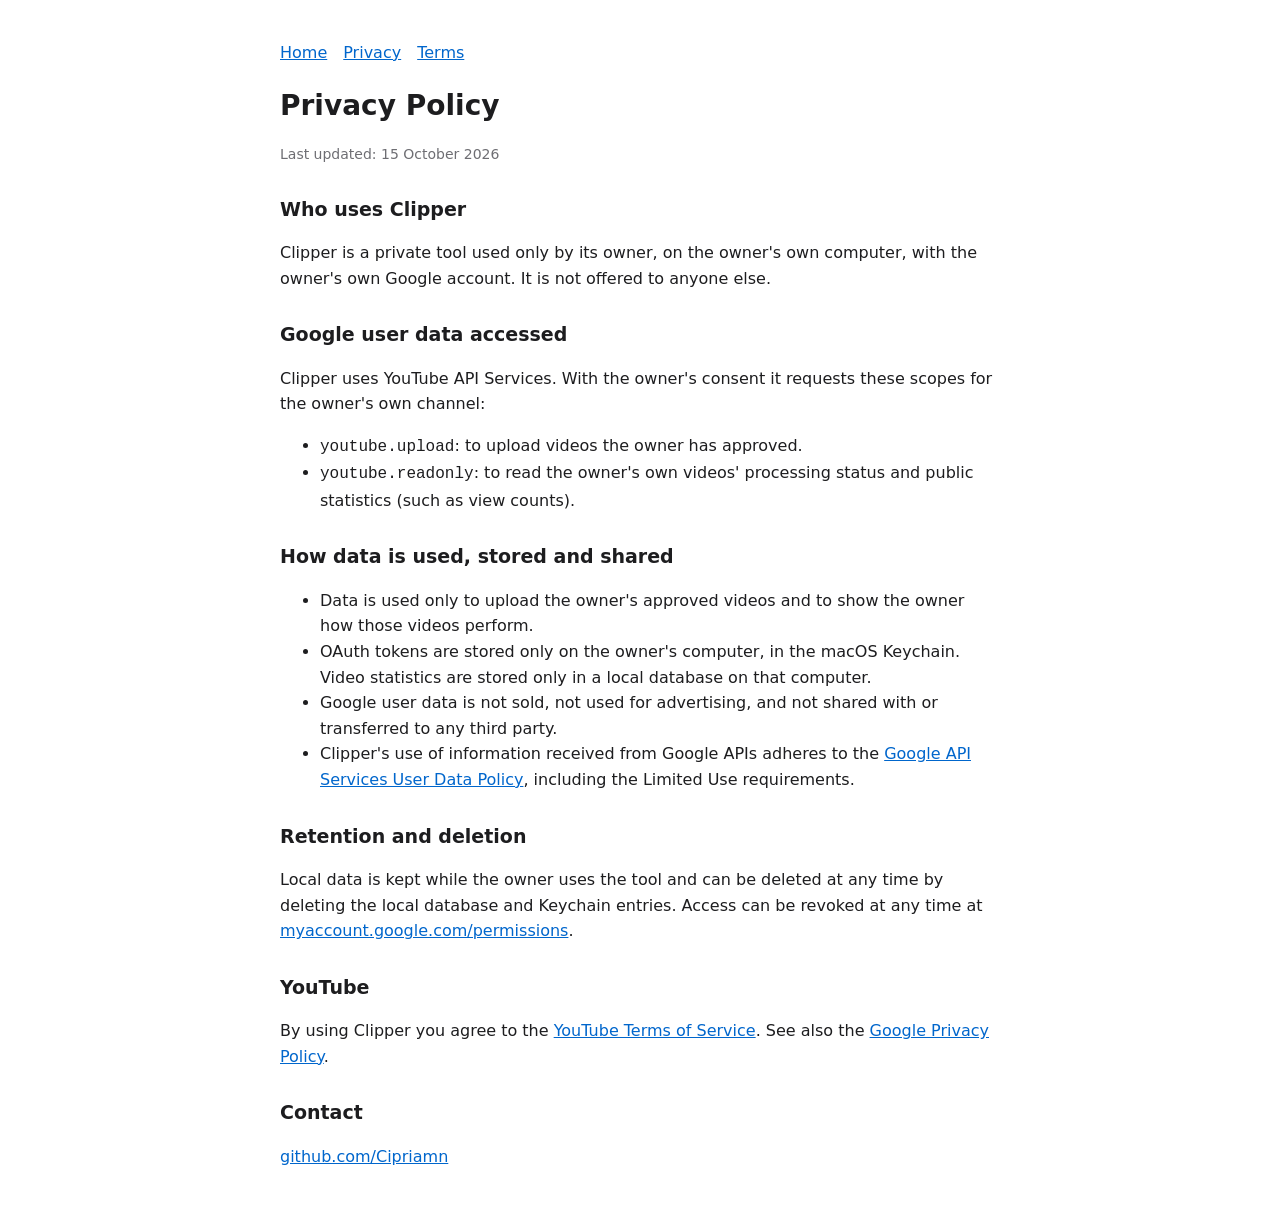
==== docs/privacy.html @ e25976d7 "Move pages to docs/ for GitHub Pages Co-Authored-By: Claude Opus 5.5 <noreply@anthropic.com>" ====
<!doctype html>
<html lang="en"><head><meta charset="utf-8"><meta name="viewport" content="width=device-width,initial-scale=1">
<title>Clipper Privacy Policy</title><link rel="stylesheet" href="style.css"></head>
<body>
<nav><a href="index.html">Home</a><a href="privacy.html">Privacy</a><a href="terms.html">Terms</a></nav>
<h1>Privacy Policy</h1>
<p class="muted">Last updated: 15 October 2026</p>

<h2>Who uses Clipper</h2>
<p>Clipper is a private tool used only by its owner, on the owner's own computer, with the owner's own Google account. It is not offered to anyone else.</p>

<h2>Google user data accessed</h2>
<p>Clipper uses YouTube API Services. With the owner's consent it requests these scopes for the owner's own channel:</p>
<ul>
<li><code>youtube.upload</code>: to upload videos the owner has approved.</li>
<li><code>youtube.readonly</code>: to read the owner's own videos' processing status and public statistics (such as view counts).</li>
</ul>

<h2>How data is used, stored and shared</h2>
<ul>
<li>Data is used only to upload the owner's approved videos and to show the owner how those videos perform.</li>
<li>OAuth tokens are stored only on the owner's computer, in the macOS Keychain. Video statistics are stored only in a local database on that computer.</li>
<li>Google user data is not sold, not used for advertising, and not shared with or transferred to any third party.</li>
<li>Clipper's use of information received from Google APIs adheres to the <a href="https://developers.google.com/terms/api-services-user-data-policy">Google API Services User Data Policy</a>, including the Limited Use requirements.</li>
</ul>

<h2>Retention and deletion</h2>
<p>Local data is kept while the owner uses the tool and can be deleted at any time by deleting the local database and Keychain entries. Access can be revoked at any time at <a href="https://myaccount.google.com/permissions">myaccount.google.com/permissions</a>.</p>

<h2>YouTube</h2>
<p>By using Clipper you agree to the <a href="https://www.youtube.com/t/terms">YouTube Terms of Service</a>. See also the <a href="https://policies.google.com/privacy">Google Privacy Policy</a>.</p>

<h2>Contact</h2>
<p><a href="https://github.com/Cipriamn">github.com/Cipriamn</a></p>
</body></html>
---- docs/style.css ----
body{max-width:720px;margin:40px auto;padding:0 16px;font:16px/1.6 -apple-system,system-ui,sans-serif;color:#1d1d1f;background:#fff}
h1{font-size:28px;margin-bottom:4px}h2{font-size:19px;margin-top:28px}
.muted{color:#6e6e73;font-size:14px}a{color:#0066cc}
nav a{margin-right:16px}
@media (prefers-color-scheme:dark){body{color:#f5f5f7;background:#111}.muted{color:#a1a1a6}a{color:#4da3ff}}
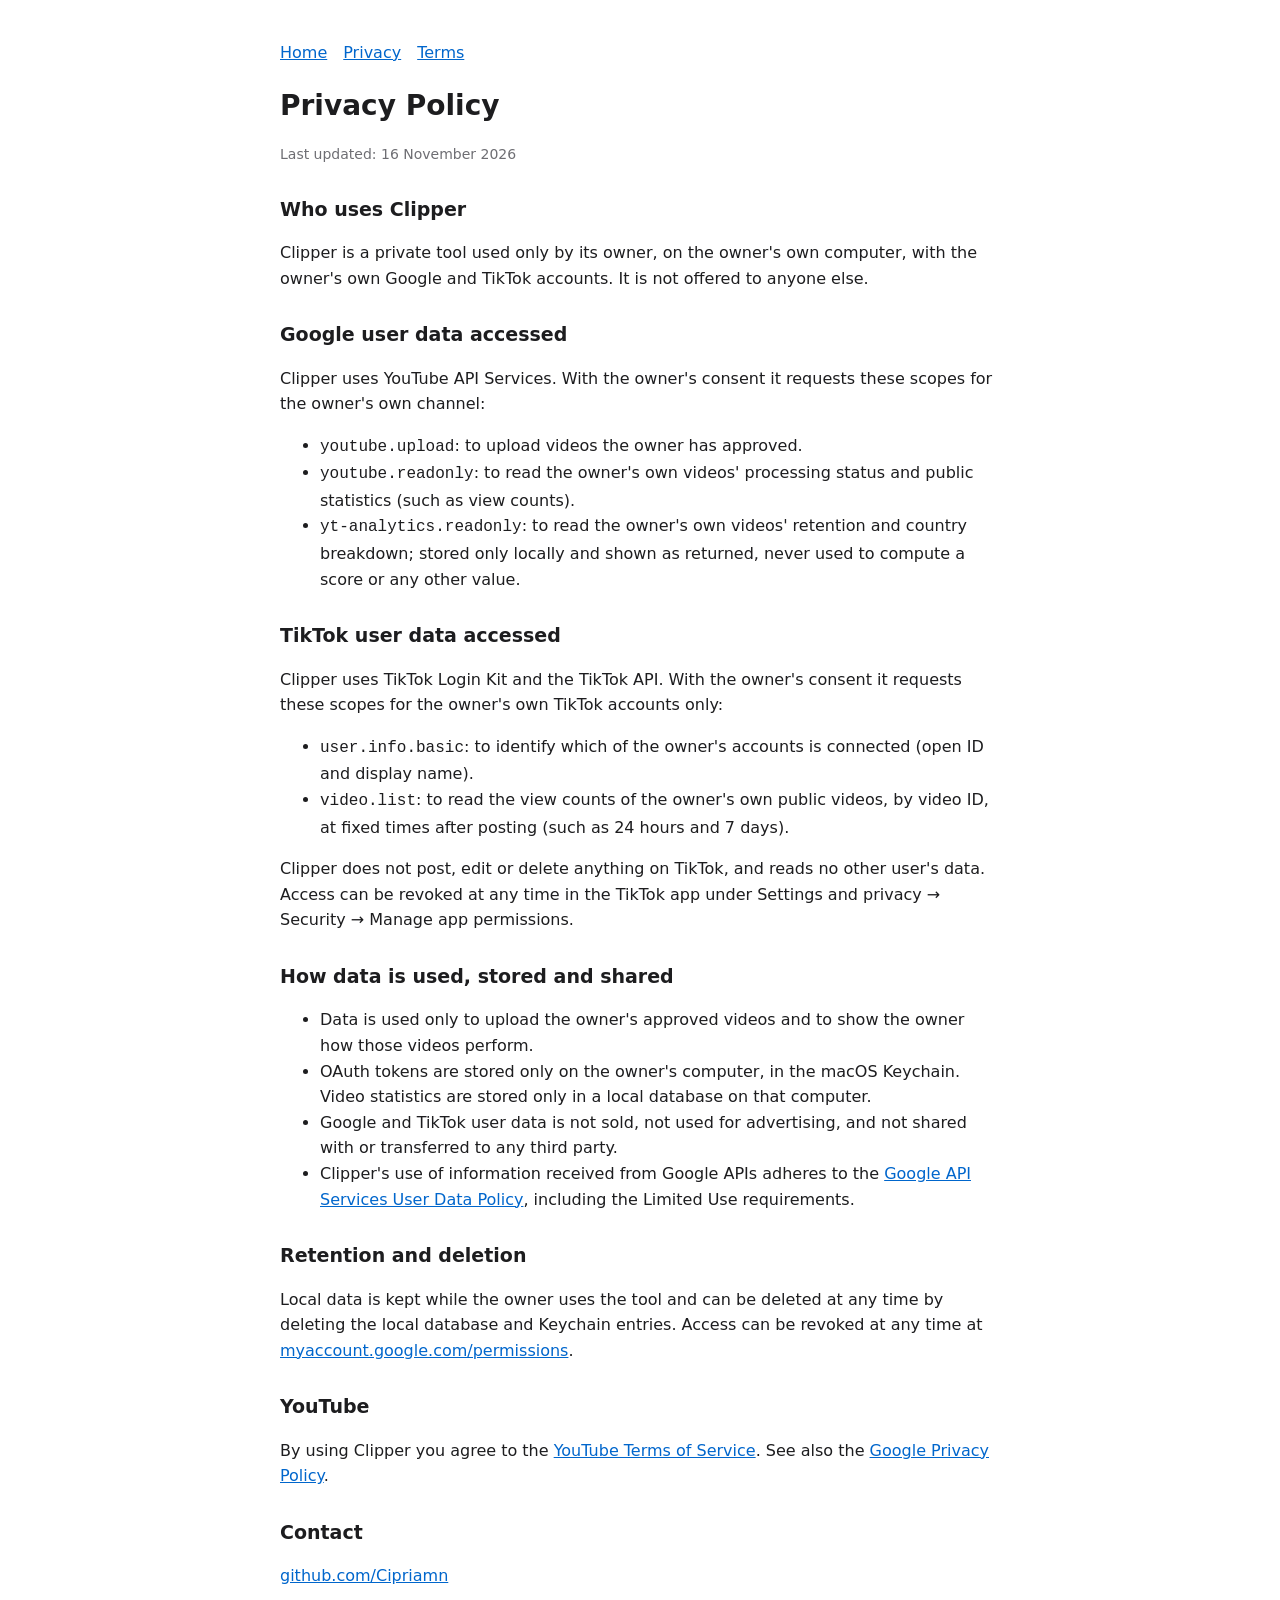
==== commit 48219b04: "Privacy and terms: TikTok read-only view counts; add the TikTok login callback page Co-Authored-By: " ====
--- a/docs/privacy.html
+++ b/docs/privacy.html
@@ -4,23 +4,32 @@
 <body>
 <nav><a href="index.html">Home</a><a href="privacy.html">Privacy</a><a href="terms.html">Terms</a></nav>
 <h1>Privacy Policy</h1>
-<p class="muted">Last updated: 15 October 2026</p>
+<p class="muted">Last updated: 16 November 2026</p>
 
 <h2>Who uses Clipper</h2>
-<p>Clipper is a private tool used only by its owner, on the owner's own computer, with the owner's own Google account. It is not offered to anyone else.</p>
+<p>Clipper is a private tool used only by its owner, on the owner's own computer, with the owner's own Google and TikTok accounts. It is not offered to anyone else.</p>
 
 <h2>Google user data accessed</h2>
 <p>Clipper uses YouTube API Services. With the owner's consent it requests these scopes for the owner's own channel:</p>
 <ul>
 <li><code>youtube.upload</code>: to upload videos the owner has approved.</li>
 <li><code>youtube.readonly</code>: to read the owner's own videos' processing status and public statistics (such as view counts).</li>
+<li><code>yt-analytics.readonly</code>: to read the owner's own videos' retention and country breakdown; stored only locally and shown as returned, never used to compute a score or any other value.</li>
 </ul>
+
+<h2>TikTok user data accessed</h2>
+<p>Clipper uses TikTok Login Kit and the TikTok API. With the owner's consent it requests these scopes for the owner's own TikTok accounts only:</p>
+<ul>
+<li><code>user.info.basic</code>: to identify which of the owner's accounts is connected (open ID and display name).</li>
+<li><code>video.list</code>: to read the view counts of the owner's own public videos, by video ID, at fixed times after posting (such as 24 hours and 7 days).</li>
+</ul>
+<p>Clipper does not post, edit or delete anything on TikTok, and reads no other user's data. Access can be revoked at any time in the TikTok app under Settings and privacy → Security → Manage app permissions.</p>
 
 <h2>How data is used, stored and shared</h2>
 <ul>
 <li>Data is used only to upload the owner's approved videos and to show the owner how those videos perform.</li>
 <li>OAuth tokens are stored only on the owner's computer, in the macOS Keychain. Video statistics are stored only in a local database on that computer.</li>
-<li>Google user data is not sold, not used for advertising, and not shared with or transferred to any third party.</li>
+<li>Google and TikTok user data is not sold, not used for advertising, and not shared with or transferred to any third party.</li>
 <li>Clipper's use of information received from Google APIs adheres to the <a href="https://developers.google.com/terms/api-services-user-data-policy">Google API Services User Data Policy</a>, including the Limited Use requirements.</li>
 </ul>
 
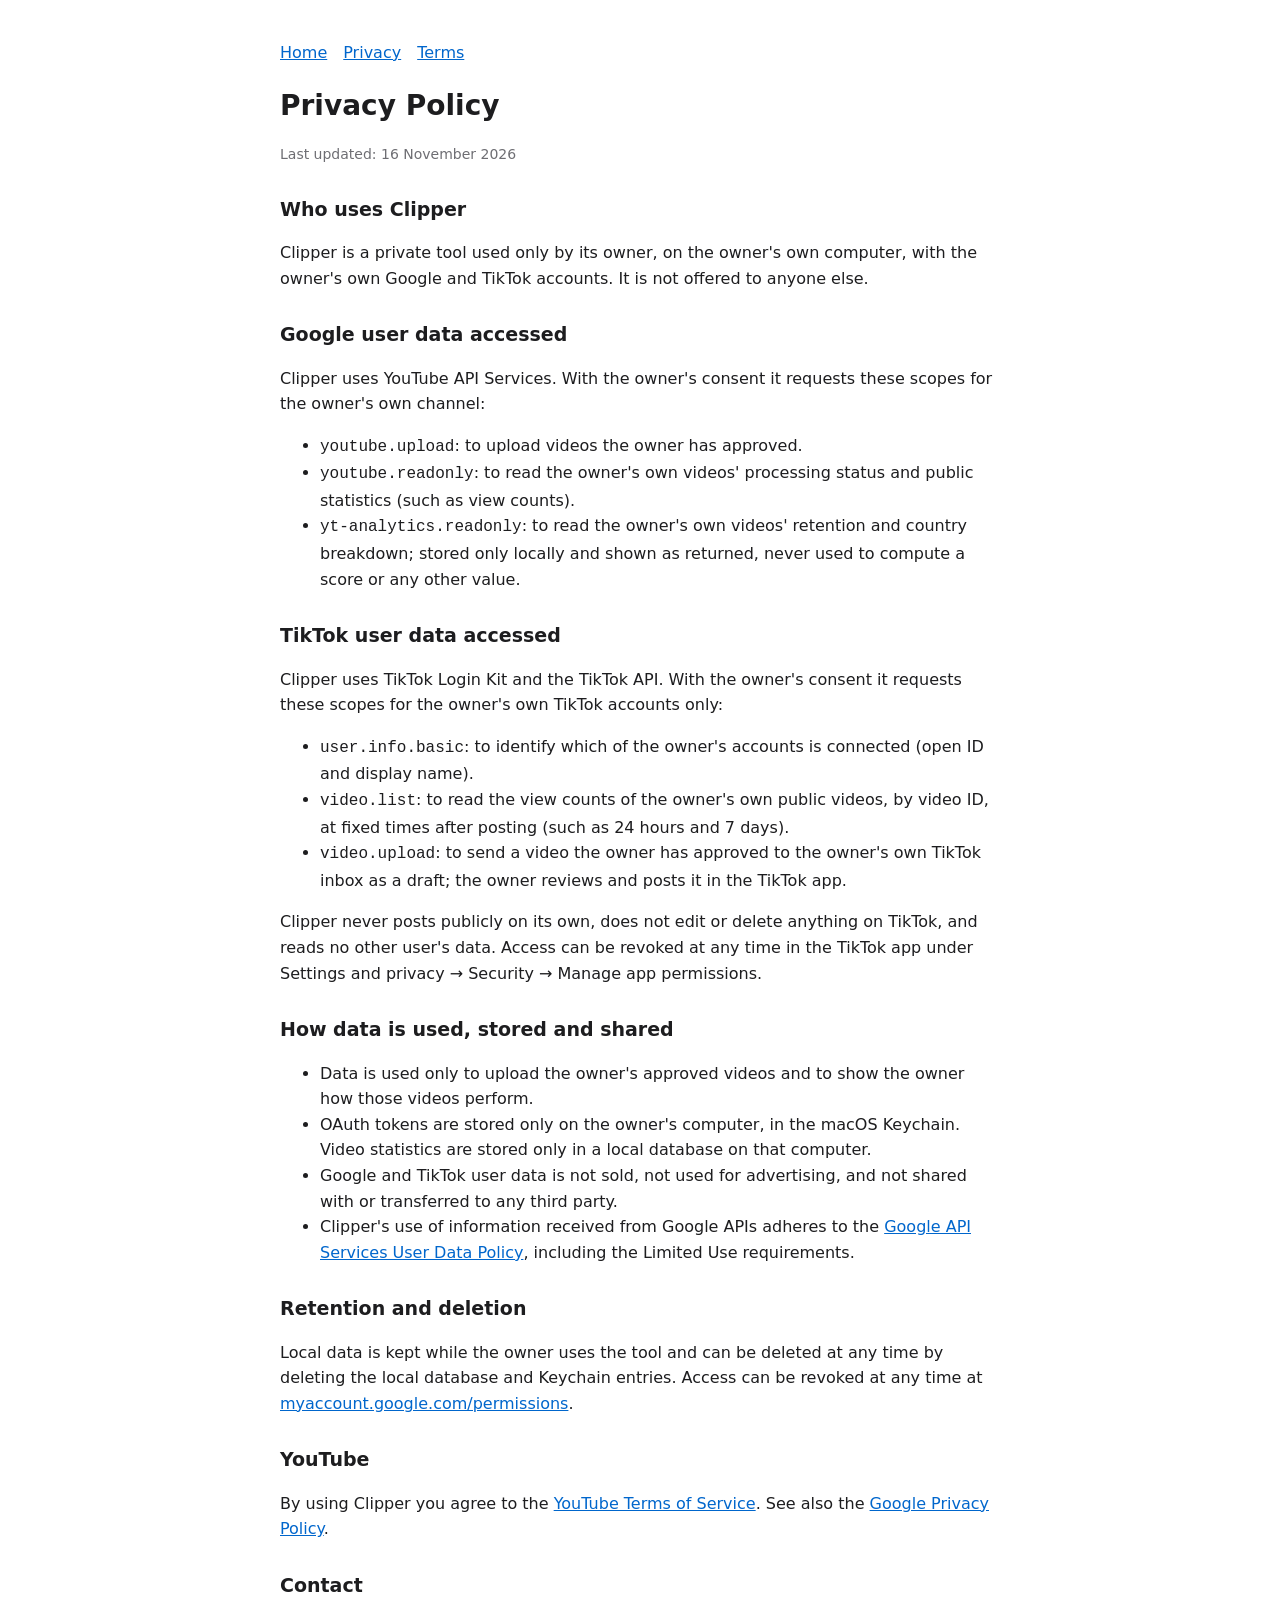
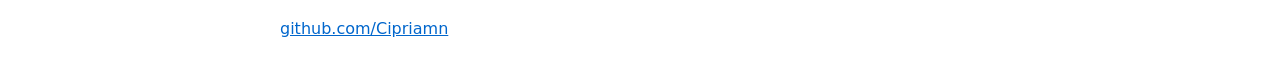
==== commit af2f1e1d: "Privacy and terms: TikTok video.upload sends owner-approved drafts to the owner's inbox Co-Authored-" ====
--- a/docs/privacy.html
+++ b/docs/privacy.html
@@ -22,8 +22,9 @@
 <ul>
 <li><code>user.info.basic</code>: to identify which of the owner's accounts is connected (open ID and display name).</li>
 <li><code>video.list</code>: to read the view counts of the owner's own public videos, by video ID, at fixed times after posting (such as 24 hours and 7 days).</li>
+<li><code>video.upload</code>: to send a video the owner has approved to the owner's own TikTok inbox as a draft; the owner reviews and posts it in the TikTok app.</li>
 </ul>
-<p>Clipper does not post, edit or delete anything on TikTok, and reads no other user's data. Access can be revoked at any time in the TikTok app under Settings and privacy → Security → Manage app permissions.</p>
+<p>Clipper never posts publicly on its own, does not edit or delete anything on TikTok, and reads no other user's data. Access can be revoked at any time in the TikTok app under Settings and privacy → Security → Manage app permissions.</p>
 
 <h2>How data is used, stored and shared</h2>
 <ul>
